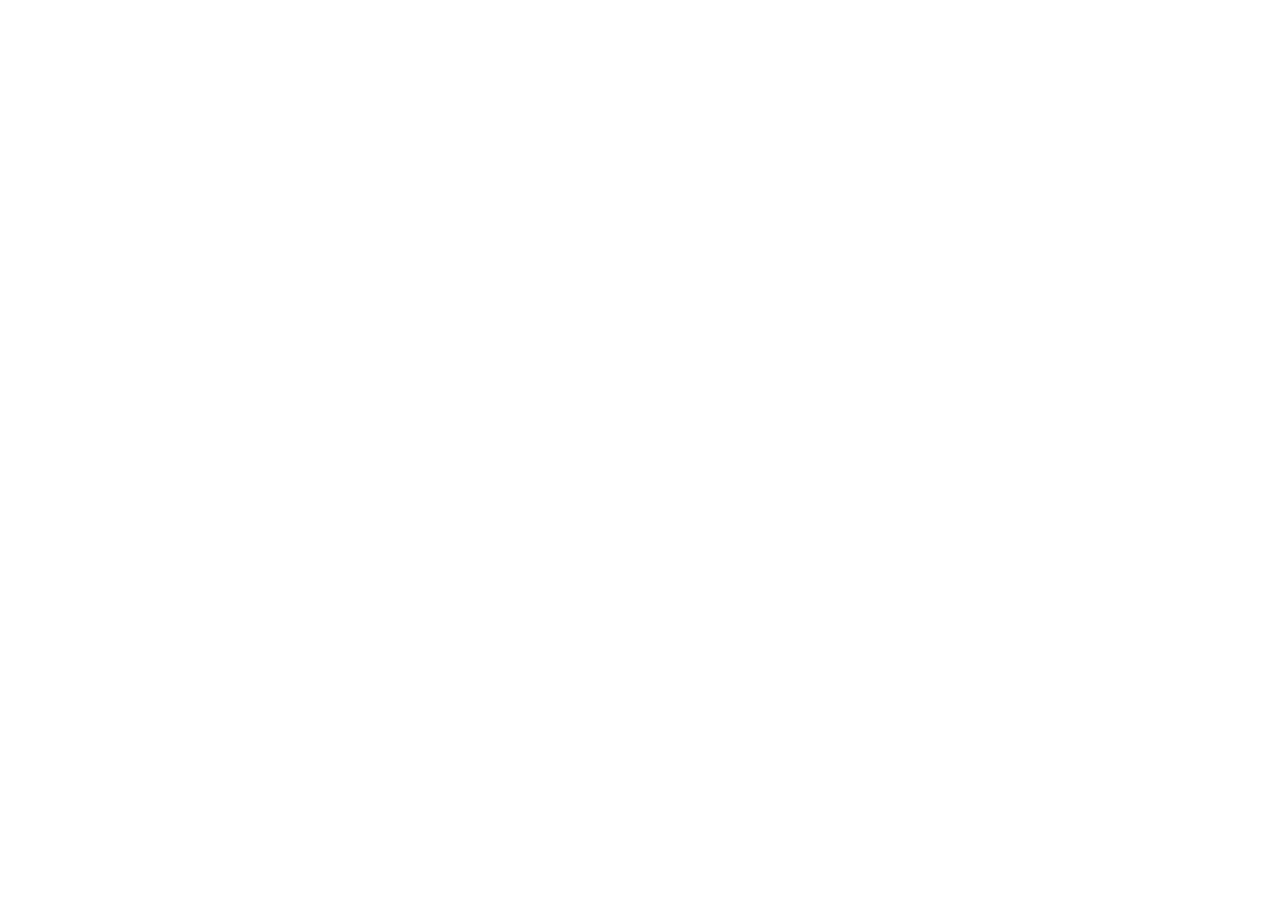
==== web/index.html @ 3c406433 "Prototipo web: páginas principales" ====
<!doctype html>
<html lang="es">
<head>
<meta charset="utf-8">
<meta name="viewport" content="width=device-width, initial-scale=1, viewport-fit=cover">
<title>Donaria Connect</title>
<meta name="claude:viewport-fit-sides" content="cover">
<link rel="stylesheet" href="css/tokens.css">
<link rel="stylesheet" href="css/app.css">
</head>
<body>
<div id="app"></div>
<script src="js/data.js"></script>
<script src="js/app.js"></script>
</body>
</html>
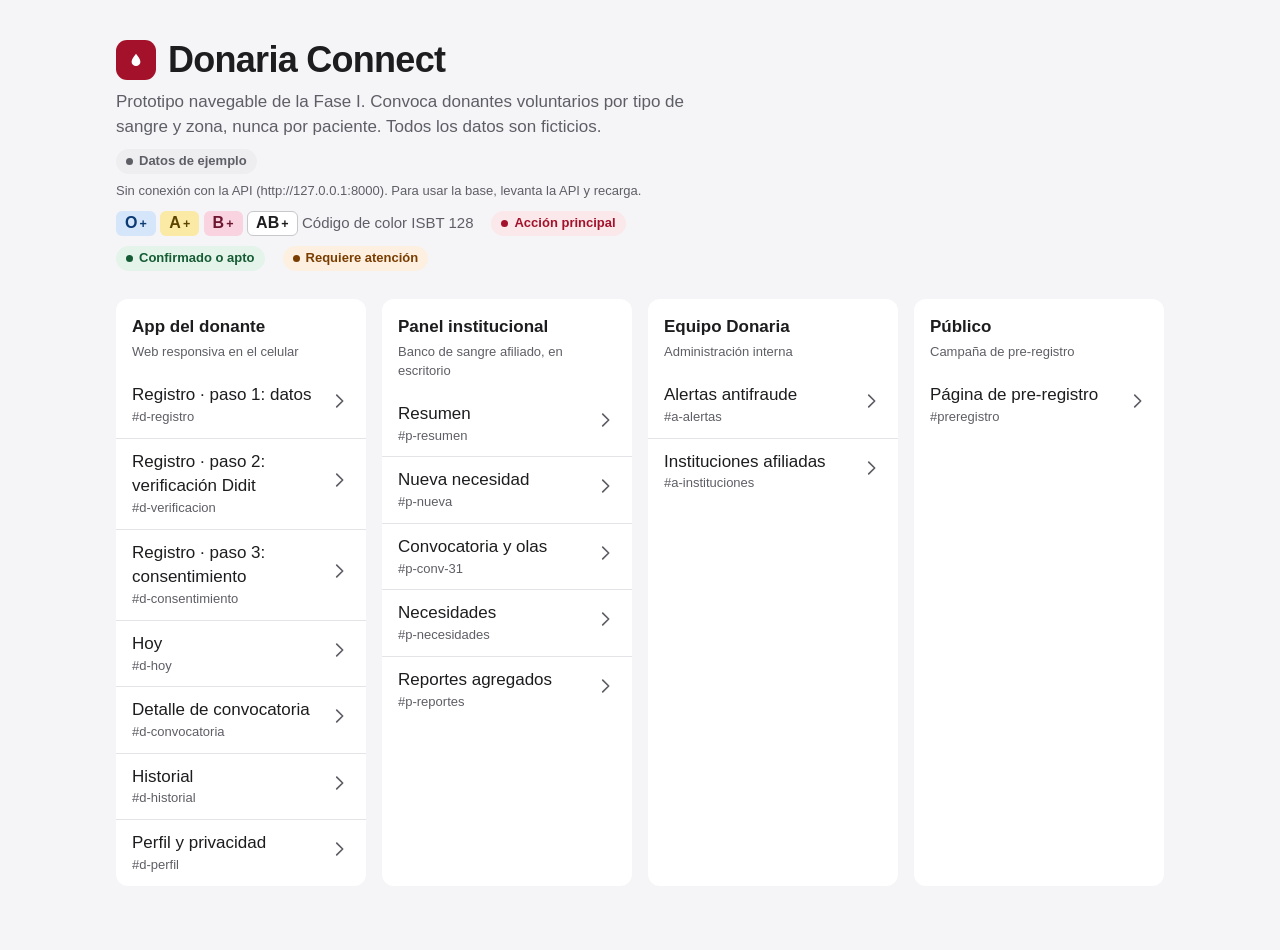
==== commit 7461e6c7: "Fase 3: la web usa la API (datos de Azure SQL y acciones reales, con respaldo en data.js) - web/js/a" ====
--- a/web/index.html
+++ b/web/index.html
@@ -11,6 +11,7 @@
 <body>
 <div id="app"></div>
 <script src="js/data.js"></script>
+<script src="js/api.js"></script>
 <script src="js/app.js"></script>
 </body>
 </html>
--- a/web/css/tokens.css
+++ b/web/css/tokens.css
@@ -0,0 +1,78 @@
+/* Donaria Connect – tokens de diseño
+   Layout: app del donante en una columna de celular (máx. 440 px) con barra de pestañas inferior;
+   panel institucional con barra lateral de 2 niveles que se vuelve barra superior en pantallas angostas.
+   Color: el granate de la bolsa de sangre solo para acciones principales y marca;
+   el ámbar solo para "requiere atención"; el verde solo para "confirmado / apto".
+   Los grupos sanguíneos usan el código de color de las etiquetas ISBT 128 (O azul, A amarillo, B rosado, AB blanco),
+   siempre con la letra visible: el color nunca va solo.
+   Contrastes (WCAG): texto principal 16.8:1, secundario 6.4:1, granate sobre blanco 7.8:1, blanco sobre granate 7.8:1. */
+@font-face { font-family: "Barlow Semi Condensed"; font-weight: 600; font-style: normal; font-display: swap; src: url("../fonts/barlow-semi-condensed-latin-600-normal.woff2") format("woff2"); }
+@font-face { font-family: "Barlow Semi Condensed"; font-weight: 700; font-style: normal; font-display: swap; src: url("../fonts/barlow-semi-condensed-latin-700-normal.woff2") format("woff2"); }
+:root {
+  --surface: #F5F5F7;
+  --card: #FFFFFF;
+  --card-2: #FAFAFB;
+  --label: #1D1D1F;
+  --label-2: #5E5E66;
+  --separator: #E3E3E8;
+  --fill: #EEEEF1;
+
+  --accent: #A3122A;          /* granate: acciones principales */
+  --accent-press: #85091F;
+  --on-accent: #FFFFFF;
+  --accent-soft: #FBE8EB;
+  --accent-text: #A3122A;
+
+  --ok: #1C7442;              /* confirmado, apto */
+  --ok-bg: #E5F4EA;
+  --ok-text: #155C34;
+  --signal: #9A4D00;          /* requiere atención */
+  --signal-bg: #FDF0E1;
+  --signal-text: #7A3D00;
+
+  --abo-o-bg: #D6E6FA;  --abo-o-fg: #0B3A75;
+  --abo-a-bg: #FBE9A6;  --abo-a-fg: #5C4300;
+  --abo-b-bg: #F9D3DF;  --abo-b-fg: #6E1530;
+  --abo-ab-bg: #FFFFFF; --abo-ab-fg: #1D1D1F; --abo-ab-line: #C7C7CC;
+
+  --ring-1: #A3122A; --ring-2: #C9576A; --ring-3: #E6A3AE;
+
+  --font-ui: -apple-system, BlinkMacSystemFont, "SF Pro Text", "Segoe UI", Roboto, "Helvetica Neue", Arial, sans-serif;
+  --font-label: "Barlow Semi Condensed", "Arial Narrow", -apple-system, "Segoe UI", sans-serif;
+
+  --t-large: 2rem;      /* 32 px títulos de pantalla */
+  --t-title: 1.375rem;  /* 22 px */
+  --t-head: 1.0625rem;  /* 17 px negrita */
+  --t-body: 1.0625rem;  /* 17 px cuerpo (mínimo cómodo en celular) */
+  --t-sub: 0.9375rem;   /* 15 px */
+  --t-cap: 0.8125rem;   /* 13 px, nunca menos */
+
+  --r-s: 8px; --r-m: 12px; --r-l: 18px;
+  --shadow: 0 1px 2px rgba(17, 17, 26, .06), 0 4px 16px rgba(17, 17, 26, .05);
+  --tap: 44px;
+  color-scheme: light;
+}
+@media (prefers-color-scheme: dark) {
+  :root:not([data-theme="light"]) {
+    --surface: #0F0F11; --card: #1C1C1F; --card-2: #232327; --label: #F2F2F5; --label-2: #A1A1AA;
+    --separator: #34343A; --fill: #2A2A2F;
+    --accent: #C41E3A; --accent-press: #A3122A; --on-accent: #FFFFFF; --accent-soft: #3A1219; --accent-text: #FF6B7F;
+    --ok: #4CC27E; --ok-bg: #14301F; --ok-text: #7DDBA3; --signal: #F2A33A; --signal-bg: #33230D; --signal-text: #F7C27A;
+    --abo-o-bg: #173A66; --abo-o-fg: #CFE2FF; --abo-a-bg: #4D3A05; --abo-a-fg: #FFE9A3;
+    --abo-b-bg: #5A1630; --abo-b-fg: #FFD3E0; --abo-ab-bg: #2C2C30; --abo-ab-fg: #F2F2F5; --abo-ab-line: #55555C;
+    --ring-1: #FF6B7F; --ring-2: #C94A5E; --ring-3: #6E2A35;
+    --shadow: 0 1px 2px rgba(0, 0, 0, .4);
+    color-scheme: dark;
+  }
+}
+:root[data-theme="dark"] {
+  --surface: #0F0F11; --card: #1C1C1F; --card-2: #232327; --label: #F2F2F5; --label-2: #A1A1AA;
+  --separator: #34343A; --fill: #2A2A2F;
+  --accent: #C41E3A; --accent-press: #A3122A; --on-accent: #FFFFFF; --accent-soft: #3A1219; --accent-text: #FF6B7F;
+  --ok: #4CC27E; --ok-bg: #14301F; --ok-text: #7DDBA3; --signal: #F2A33A; --signal-bg: #33230D; --signal-text: #F7C27A;
+  --abo-o-bg: #173A66; --abo-o-fg: #CFE2FF; --abo-a-bg: #4D3A05; --abo-a-fg: #FFE9A3;
+  --abo-b-bg: #5A1630; --abo-b-fg: #FFD3E0; --abo-ab-bg: #2C2C30; --abo-ab-fg: #F2F2F5; --abo-ab-line: #55555C;
+  --ring-1: #FF6B7F; --ring-2: #C94A5E; --ring-3: #6E2A35;
+  --shadow: 0 1px 2px rgba(0, 0, 0, .4);
+  color-scheme: dark;
+}
--- a/web/css/app.css
+++ b/web/css/app.css
@@ -0,0 +1,251 @@
+* { box-sizing: border-box; }
+html, body { height: 100%; }
+body {
+  margin: 0; background: var(--surface); color: var(--label);
+  font-family: var(--font-ui); font-size: var(--t-body); line-height: 1.45;
+  -webkit-font-smoothing: antialiased; text-rendering: optimizeLegibility;
+}
+h1, h2, h3 { margin: 0; text-wrap: balance; }
+p { margin: 0; }
+a { color: var(--accent-text); }
+button, input, select, textarea { font: inherit; color: inherit; }
+:focus-visible { outline: 3px solid var(--accent-text); outline-offset: 2px; border-radius: 6px; }
+.num { font-variant-numeric: tabular-nums; }
+.muted { color: var(--label-2); }
+.cap { font-size: var(--t-cap); color: var(--label-2); }
+.sr { position: absolute; width: 1px; height: 1px; overflow: hidden; clip: rect(0 0 0 0); white-space: nowrap; }
+svg.i { width: 22px; height: 22px; flex: none; fill: none; stroke: currentColor; stroke-width: 1.8; stroke-linecap: round; stroke-linejoin: round; }
+
+/* ---------- Botones ---------- */
+.btn {
+  min-height: var(--tap); padding: 0 18px; border-radius: var(--r-m); border: 0; cursor: pointer;
+  display: inline-flex; align-items: center; justify-content: center; gap: 8px;
+  font-weight: 600; font-size: var(--t-body); text-decoration: none; transition: background .15s;
+}
+.btn-primary { background: var(--accent); color: var(--on-accent); }
+.btn-primary:hover { background: var(--accent-press); }
+.btn-primary:disabled { background: var(--fill); color: var(--label-2); cursor: not-allowed; }
+.btn-plain { background: var(--fill); color: var(--label); }
+.btn-plain:hover { background: var(--separator); }
+.btn-text { background: none; color: var(--accent-text); padding: 0 8px; }
+.btn-danger-text { background: none; color: var(--signal-text); padding: 0 8px; }
+.btn-block { width: 100%; }
+.btn-row { display: flex; gap: 10px; flex-wrap: wrap; }
+
+/* ---------- Etiqueta de grupo sanguíneo (ISBT 128) ---------- */
+.abo {
+  display: inline-flex; align-items: baseline; gap: 2px; padding: 2px 8px 3px; border-radius: 6px;
+  font-family: var(--font-ui); font-weight: 800; font-size: 1rem; line-height: 1.1; letter-spacing: .01em;
+  border: 1px solid transparent; white-space: nowrap;
+}
+.abo small { font-size: .78em; font-weight: 600; }
+.abo-O { background: var(--abo-o-bg); color: var(--abo-o-fg); }
+.abo-A { background: var(--abo-a-bg); color: var(--abo-a-fg); }
+.abo-B { background: var(--abo-b-bg); color: var(--abo-b-fg); }
+.abo-AB { background: var(--abo-ab-bg); color: var(--abo-ab-fg); border-color: var(--abo-ab-line); }
+.abo-label {
+  display: grid; grid-template-rows: auto 1fr auto; width: 112px; min-height: 132px; padding: 10px 12px; border-radius: 10px;
+  font-family: var(--font-label); border: 1px solid transparent; flex: none;
+}
+.abo-label .k { font-size: .75rem; font-weight: 600; letter-spacing: .12em; text-transform: uppercase; opacity: .85; }
+.abo-label .g { font-family: var(--font-ui); font-size: 3.4rem; font-weight: 800; line-height: 1; letter-spacing: -.02em; align-self: center; }
+.abo-label .rh { font-size: .95rem; font-weight: 600; border-top: 1px solid currentColor; padding-top: 4px; }
+
+/* ---------- Pills de estado (color + texto + icono) ---------- */
+.pill { justify-self: start; display: inline-flex; align-items: center; gap: 6px; padding: 3px 10px; border-radius: 999px; font-size: var(--t-cap); font-weight: 600; white-space: nowrap; }
+.pill::before { content: ""; width: 7px; height: 7px; border-radius: 50%; background: currentColor; }
+.pill-ok { background: var(--ok-bg); color: var(--ok-text); }
+.pill-signal { background: var(--signal-bg); color: var(--signal-text); }
+.pill-neutral { background: var(--fill); color: var(--label-2); }
+.pill-accent { background: var(--accent-soft); color: var(--accent-text); }
+
+/* ---------- Grupo de filas tipo lista ---------- */
+.group { background: var(--card); border-radius: var(--r-m); overflow: hidden; }
+.group-title { font-size: var(--t-cap); font-weight: 600; color: var(--label-2); text-transform: uppercase; letter-spacing: .06em; padding: 0 16px 6px; }
+.row { display: flex; align-items: center; gap: 12px; min-height: var(--tap); padding: 11px 16px; border-bottom: 1px solid var(--separator); text-decoration: none; color: inherit; }
+.row:last-child { border-bottom: 0; }
+.row .grow { flex: 1; min-width: 0; }
+.row .v { color: var(--label-2); text-align: right; }
+a.row:hover, button.row:hover { background: var(--card-2); }
+button.row { width: 100%; border-left: 0; border-right: 0; border-top: 0; background: none; text-align: left; cursor: pointer; }
+.chev { color: var(--label-2); }
+
+/* ---------- Formularios ---------- */
+.field { display: grid; gap: 6px; }
+.field label, .field .lbl { font-size: var(--t-sub); font-weight: 600; }
+.input, .select {
+  min-height: var(--tap); width: 100%; padding: 10px 14px; border-radius: var(--r-s);
+  border: 1px solid var(--separator); background: var(--card); color: var(--label); font-size: var(--t-body);
+}
+.input:focus, .select:focus { outline: none; border-color: var(--accent-text); box-shadow: 0 0 0 3px var(--accent-soft); }
+.input[aria-invalid="true"] { border-color: var(--signal); }
+.hint { font-size: var(--t-cap); color: var(--label-2); }
+.err { font-size: var(--t-cap); color: var(--signal-text); display: flex; gap: 6px; align-items: center; font-weight: 600; }
+.chips { display: grid; grid-template-columns: repeat(4, minmax(0, 1fr)); gap: 8px; }
+.chip-abo { min-height: 48px; border-radius: var(--r-s); border: 1.5px solid var(--separator); background: var(--card); cursor: pointer;
+  font-family: var(--font-label); font-weight: 700; font-size: 1.15rem; display: grid; place-items: center; color: var(--label); }
+.chip-abo[aria-checked="true"] { border-color: var(--accent-text); box-shadow: inset 0 0 0 1.5px var(--accent-text); }
+.chip-abo .abo { pointer-events: none; }
+.check { display: flex; gap: 12px; align-items: flex-start; cursor: pointer; }
+.check input { width: 22px; height: 22px; margin: 2px 0 0; accent-color: var(--accent); flex: none; }
+.seg { justify-self: start; display: inline-flex; background: var(--fill); border-radius: 10px; padding: 3px; gap: 3px; }
+.seg button { min-height: 38px; padding: 0 14px; border: 0; border-radius: 8px; background: none; cursor: pointer; font-weight: 600; font-size: var(--t-sub); color: var(--label-2); }
+.seg button[aria-pressed="true"] { background: var(--card); color: var(--label); box-shadow: var(--shadow); }
+.stepper { justify-self: start; display: inline-flex; align-items: center; gap: 4px; background: var(--fill); border-radius: 10px; padding: 3px; }
+.stepper button { width: 40px; height: 38px; border: 0; border-radius: 8px; background: var(--card); cursor: pointer; font-size: 1.2rem; font-weight: 600; }
+.stepper output { min-width: 44px; text-align: center; font-weight: 700; font-variant-numeric: tabular-nums; }
+
+/* ---------- Avisos dentro de la interfaz ---------- */
+.note { display: flex; gap: 10px; padding: 12px 14px; border-radius: var(--r-m); font-size: var(--t-sub); }
+.note-signal { background: var(--signal-bg); color: var(--signal-text); }
+.note-ok { background: var(--ok-bg); color: var(--ok-text); }
+.note-neutral { background: var(--fill); color: var(--label); }
+.toast { position: fixed; left: 50%; bottom: calc(96px + env(safe-area-inset-bottom, 0px)); transform: translateX(-50%); z-index: 50;
+  background: var(--label); color: var(--surface); padding: 12px 18px; border-radius: 12px; font-weight: 600; font-size: var(--t-sub);
+  box-shadow: var(--shadow); max-width: calc(100% - 32px); }
+
+/* ======================= APP DEL DONANTE ======================= */
+.device-wrap { min-height: 100%; display: flex; justify-content: center; padding-block: 24px; padding-left: max(16px, env(safe-area-inset-left, 0px)); padding-right: max(16px, env(safe-area-inset-right, 0px)); }
+.phone { width: 100%; max-width: 420px; align-self: flex-start; background: var(--surface); border-radius: 36px; border: 1px solid var(--separator);
+  box-shadow: var(--shadow); overflow: hidden; display: flex; flex-direction: column; min-height: 780px; position: relative; }
+@media (max-width: 520px) {
+  .device-wrap { padding: 0; }
+  .phone { max-width: none; border-radius: 0; border: 0; box-shadow: none; min-height: 100vh; min-height: 100dvh; }
+}
+.phone-body { flex: 1; overflow-y: auto; padding: 8px 16px 24px; display: grid; gap: 20px; align-content: start; }
+.nav { padding: 18px 16px 6px; display: grid; gap: 2px; }
+.nav .back { justify-self: start; display: inline-flex; align-items: center; gap: 2px; min-height: 36px; color: var(--accent-text); text-decoration: none; font-size: var(--t-body); margin-left: -6px; }
+.nav h1 { font-size: var(--t-large); font-weight: 700; letter-spacing: -.01em; line-height: 1.15; }
+.nav .sub { color: var(--label-2); font-size: var(--t-sub); }
+.progress-steps { display: flex; gap: 6px; padding: 0 16px; }
+.progress-steps span { flex: 1; height: 4px; border-radius: 2px; background: var(--fill); }
+.progress-steps span.on { background: var(--accent); }
+.tabbar { display: grid; grid-template-columns: repeat(3, 1fr); border-top: 1px solid var(--separator);
+  background: color-mix(in srgb, var(--card) 88%, transparent); backdrop-filter: saturate(1.4) blur(14px); -webkit-backdrop-filter: saturate(1.4) blur(14px);
+  padding-bottom: env(safe-area-inset-bottom, 0px); position: sticky; bottom: 0; }
+.tabbar a { display: grid; justify-items: center; gap: 2px; padding: 8px 0 10px; min-height: 52px; text-decoration: none; color: var(--label-2); font-size: .75rem; font-weight: 600; }
+.tabbar a[aria-current="page"] { color: var(--accent-text); }
+.tabbar svg.i { width: 24px; height: 24px; }
+
+.donor-card { background: var(--card); border-radius: var(--r-l); padding: 16px; display: flex; gap: 16px; box-shadow: var(--shadow); }
+.donor-card .meta { display: grid; gap: 8px; align-content: start; min-width: 0; }
+.donor-card .name { font-weight: 700; font-size: var(--t-head); }
+.call-card { background: var(--card); border-radius: var(--r-l); overflow: hidden; box-shadow: var(--shadow); }
+.call-card .top { padding: 16px; display: grid; gap: 10px; }
+.call-card .top h2 { font-size: var(--t-title); line-height: 1.2; }
+.kv { display: grid; grid-template-columns: auto 1fr; gap: 6px 12px; font-size: var(--t-sub); }
+.kv dt { color: var(--label-2); }
+.kv dd { margin: 0; }
+.camera { aspect-ratio: 3 / 4; max-width: 100%; border-radius: var(--r-l); background: #1D1D1F; position: relative; overflow: hidden; display: grid; place-items: center; }
+.camera .oval { width: 62%; aspect-ratio: 3 / 4; border-radius: 50%; border: 3px dashed rgba(255, 255, 255, .7); }
+.camera .oval.ok { border: 3px solid #4CC27E; }
+.camera .cam-msg { position: absolute; bottom: 14px; left: 14px; right: 14px; color: #FFFFFF; text-align: center; font-size: var(--t-sub); font-weight: 600; }
+.verif-steps { display: grid; gap: 0; }
+.verif-steps li { list-style: none; }
+.legal { background: var(--card); border-radius: var(--r-m); padding: 16px; font-size: var(--t-sub); display: grid; gap: 10px; max-height: 300px; overflow-y: auto; border: 1px solid var(--separator); }
+.legal h3 { font-size: var(--t-sub); }
+.impact { display: flex; gap: 14px; align-items: center; }
+.impact .big { font-family: var(--font-label); font-weight: 700; font-size: 2.6rem; line-height: 1; color: var(--accent-text); }
+.timeline .row { align-items: flex-start; }
+.dot { width: 10px; height: 10px; border-radius: 50%; background: var(--accent); margin-top: 7px; flex: none; }
+.dot.gray { background: var(--label-2); }
+
+/* ======================= PANEL INSTITUCIONAL ======================= */
+.panel { display: grid; grid-template-columns: 248px minmax(0, 1fr); min-height: 100%; }
+.side { background: var(--card); border-right: 1px solid var(--separator); padding: 18px 12px; display: flex; flex-direction: column; gap: 18px; position: sticky; top: 0; height: 100vh; }
+.brand { display: flex; align-items: center; gap: 10px; padding: 0 8px; font-weight: 700; font-size: var(--t-head); }
+.brand-mark { width: 28px; height: 28px; border-radius: 8px; background: var(--accent); display: grid; place-items: center; color: var(--on-accent); }
+.brand-mark svg { width: 16px; height: 16px; fill: currentColor; stroke: none; }
+.side nav { display: grid; gap: 2px; }
+.side .sec { font-size: var(--t-cap); font-weight: 600; color: var(--label-2); padding: 12px 10px 4px; }
+.side nav a { display: flex; align-items: center; gap: 10px; min-height: 38px; padding: 0 10px; border-radius: 8px; text-decoration: none; color: var(--label); font-size: var(--t-sub); font-weight: 500; }
+.side nav a:hover { background: var(--fill); }
+.side nav a[aria-current="page"] { background: var(--accent-soft); color: var(--accent-text); font-weight: 600; }
+.side nav a .count { margin-left: auto; font-size: var(--t-cap); font-weight: 700; color: var(--signal-text); background: var(--signal-bg); border-radius: 999px; padding: 1px 8px; }
+.side .who { margin-top: auto; padding: 10px; border-top: 1px solid var(--separator); display: grid; gap: 2px; font-size: var(--t-sub); }
+.main { padding-block: 28px 48px; padding-left: max(24px, env(safe-area-inset-left, 0px)); padding-right: max(24px, env(safe-area-inset-right, 0px)); display: grid; gap: 24px; align-content: start; max-width: 1180px; width: 100%; }
+.head { display: flex; align-items: flex-end; justify-content: space-between; gap: 16px; flex-wrap: wrap; }
+.head h1 { font-size: 1.75rem; font-weight: 700; letter-spacing: -.01em; }
+.head .sub { color: var(--label-2); font-size: var(--t-sub); margin-top: 2px; }
+.crumb { font-size: var(--t-sub); color: var(--accent-text); text-decoration: none; display: inline-flex; gap: 4px; align-items: center; margin-bottom: 4px; }
+.kpis { display: grid; grid-template-columns: repeat(4, minmax(0, 1fr)); gap: 12px; }
+.kpi { background: var(--card); border-radius: var(--r-m); padding: 16px; display: grid; gap: 4px; }
+.kpi .v { font-family: var(--font-label); font-weight: 700; font-size: 2.1rem; line-height: 1.05; font-variant-numeric: tabular-nums; }
+.kpi .l { font-size: var(--t-sub); color: var(--label-2); }
+.kpi .d { font-size: var(--t-cap); color: var(--label-2); }
+.card { background: var(--card); border-radius: var(--r-m); padding: 18px; display: grid; gap: 14px; align-content: start; min-width: 0; }
+.card h2 { font-size: var(--t-head); }
+.grid-2 { display: grid; grid-template-columns: minmax(0, 1.4fr) minmax(0, 1fr); gap: 16px; }
+.tbl-wrap { overflow-x: auto; }
+table.tbl { width: 100%; border-collapse: collapse; font-size: var(--t-sub); }
+.tbl th { text-align: left; font-size: var(--t-cap); font-weight: 600; color: var(--label-2); padding: 8px 12px; border-bottom: 1px solid var(--separator); white-space: nowrap; }
+.tbl td { padding: 12px; border-bottom: 1px solid var(--separator); vertical-align: middle; }
+.tbl tr:last-child td { border-bottom: 0; }
+.tbl td.r, .tbl th.r { text-align: right; }
+.tbl tbody tr.link { cursor: pointer; }
+.tbl tbody tr.link:hover td { background: var(--card-2); }
+.meter { height: 8px; border-radius: 4px; background: var(--fill); overflow: hidden; min-width: 80px; }
+.meter i { display: block; height: 100%; background: var(--accent); border-radius: 4px; }
+.meter.done i { background: var(--ok); }
+.bars { display: grid; grid-template-columns: repeat(8, 1fr); align-items: end; gap: 10px; height: 150px; padding-top: 8px; border-bottom: 1px solid var(--separator); }
+.bars .b { display: grid; gap: 4px; justify-items: center; align-self: end; }
+.bars .b i { width: 100%; max-width: 34px; background: var(--accent); border-radius: 4px 4px 0 0; display: block; }
+.bars .b.past i { background: var(--ring-3); }
+.bars .b span { font-size: var(--t-cap); font-weight: 600; font-variant-numeric: tabular-nums; }
+.bars-x { display: grid; grid-template-columns: repeat(8, 1fr); gap: 10px; font-size: var(--t-cap); color: var(--label-2); text-align: center; }
+.waves { display: grid; grid-template-columns: 260px minmax(0, 1fr); gap: 24px; align-items: center; }
+.waves svg { width: 100%; max-width: 260px; height: auto; }
+.waves svg text { font-family: var(--font-ui); font-size: 11px; fill: var(--label-2); }
+.sheet-backdrop { position: fixed; inset: 0; background: rgba(15, 15, 17, .42); display: grid; place-items: center; z-index: 40; padding: 16px; }
+.sheet { background: var(--card); border-radius: var(--r-l); width: 100%; max-width: 560px; max-height: calc(100% - 32px); overflow-y: auto; box-shadow: 0 20px 60px rgba(0, 0, 0, .25); }
+.sheet header { display: flex; align-items: center; justify-content: space-between; padding: 14px 16px; border-bottom: 1px solid var(--separator); position: sticky; top: 0; background: var(--card); }
+.sheet header h2 { font-size: var(--t-head); }
+.sheet .body { padding: 18px; display: grid; gap: 18px; }
+.sheet footer { display: flex; justify-content: flex-end; gap: 10px; padding: 14px 16px; border-top: 1px solid var(--separator); }
+.sla { font-variant-numeric: tabular-nums; font-weight: 600; }
+.panel-top { display: none; }
+@media (max-width: 880px) {
+  .panel { grid-template-columns: 1fr; }
+  .side { display: none; }
+  .panel-top { display: flex; flex-direction: column; gap: 10px; background: var(--card); border-bottom: 1px solid var(--separator); position: sticky; top: env(safe-area-inset-top, 0px); z-index: 10;
+    padding-block: 12px 0; padding-left: max(16px, env(safe-area-inset-left, 0px)); padding-right: max(16px, env(safe-area-inset-right, 0px)); }
+  .panel-top nav { display: flex; gap: 4px; overflow-x: auto; padding-bottom: 8px; }
+  .panel-top nav a { white-space: nowrap; min-height: 38px; display: inline-flex; align-items: center; padding: 0 12px; border-radius: 8px; text-decoration: none; color: var(--label); font-size: var(--t-sub); }
+  .panel-top nav a[aria-current="page"] { background: var(--accent-soft); color: var(--accent-text); font-weight: 600; }
+  .main { padding-left: max(16px, env(safe-area-inset-left, 0px)); padding-right: max(16px, env(safe-area-inset-right, 0px)); }
+  .kpis { grid-template-columns: repeat(2, minmax(0, 1fr)); }
+  .grid-2, .waves { grid-template-columns: 1fr; }
+}
+
+/* ======================= MAPA DE PANTALLAS / PRE-REGISTRO ======================= */
+.hub { max-width: 1080px; margin: 0 auto; padding-block: 40px 64px; padding-left: max(16px, env(safe-area-inset-left, 0px)); padding-right: max(16px, env(safe-area-inset-right, 0px)); display: grid; gap: 28px; }
+.hub-head { display: grid; gap: 10px; max-width: 64ch; }
+.hub-head h1 { font-size: 2.25rem; font-weight: 700; letter-spacing: -.02em; line-height: 1.1; display: flex; align-items: center; gap: 12px; }
+.hub-grid { display: grid; grid-template-columns: repeat(auto-fit, minmax(240px, 1fr)); gap: 16px; }
+.hub-grid .group { display: flex; flex-direction: column; }
+.hub-grid .gh { padding: 16px 16px 10px; display: grid; gap: 4px; }
+.hub-grid .gh h2 { font-size: var(--t-head); }
+.legend { display: flex; flex-wrap: wrap; gap: 10px 18px; align-items: center; font-size: var(--t-sub); color: var(--label-2); }
+.landing { max-width: 980px; margin: 0 auto; padding-block: 32px 64px; padding-left: max(16px, env(safe-area-inset-left, 0px)); padding-right: max(16px, env(safe-area-inset-right, 0px)); display: grid; gap: 40px; }
+.landing-hero { display: grid; grid-template-columns: minmax(0, 1.15fr) minmax(0, 1fr); gap: 32px; align-items: center; }
+.landing-hero h1 { font-size: clamp(2rem, 5vw, 3.1rem); line-height: 1.05; letter-spacing: -.02em; font-weight: 700; }
+.landing-hero .lead { font-size: 1.15rem; color: var(--label-2); margin-top: 14px; max-width: 46ch; }
+.label-stack { display: flex; gap: 12px; flex-wrap: wrap; }
+.facts { display: grid; grid-template-columns: repeat(3, minmax(0, 1fr)); gap: 16px; }
+.facts .card .v { font-family: var(--font-label); font-weight: 700; font-size: 2rem; color: var(--accent-text); line-height: 1; }
+.how { display: grid; grid-template-columns: repeat(3, minmax(0, 1fr)); gap: 16px; }
+.how .n { font-family: var(--font-label); font-weight: 700; color: var(--accent-text); font-size: 1.1rem; }
+@media (max-width: 760px) {
+  .landing-hero, .facts, .how { grid-template-columns: 1fr; }
+}
+@media (prefers-reduced-motion: reduce) { * { transition: none !important; animation: none !important; } }
+@media (prefers-reduced-transparency: reduce) { .tabbar { backdrop-filter: none; -webkit-backdrop-filter: none; background: var(--card); } }
+@media (prefers-contrast: more) { :root { --label-2: var(--label); --separator: var(--label-2); } }
+
+/* Interruptor (input checkbox con role="switch") */
+input[role="switch"] { appearance: none; -webkit-appearance: none; width: 51px !important; height: 31px !important; border-radius: 999px; background: var(--fill);
+  border: 1px solid var(--separator); position: relative; cursor: pointer; flex: none; transition: background .15s; margin: 0; }
+input[role="switch"]::after { content: ""; position: absolute; top: 2px; left: 2px; width: 25px; height: 25px; border-radius: 50%; background: #FFFFFF; box-shadow: 0 1px 3px rgba(0,0,0,.25); transition: transform .15s; }
+input[role="switch"]:checked { background: var(--ok); border-color: var(--ok); }
+input[role="switch"]:checked::after { transform: translateX(20px); }
+.hub-grid .row .cap { display: block; }
